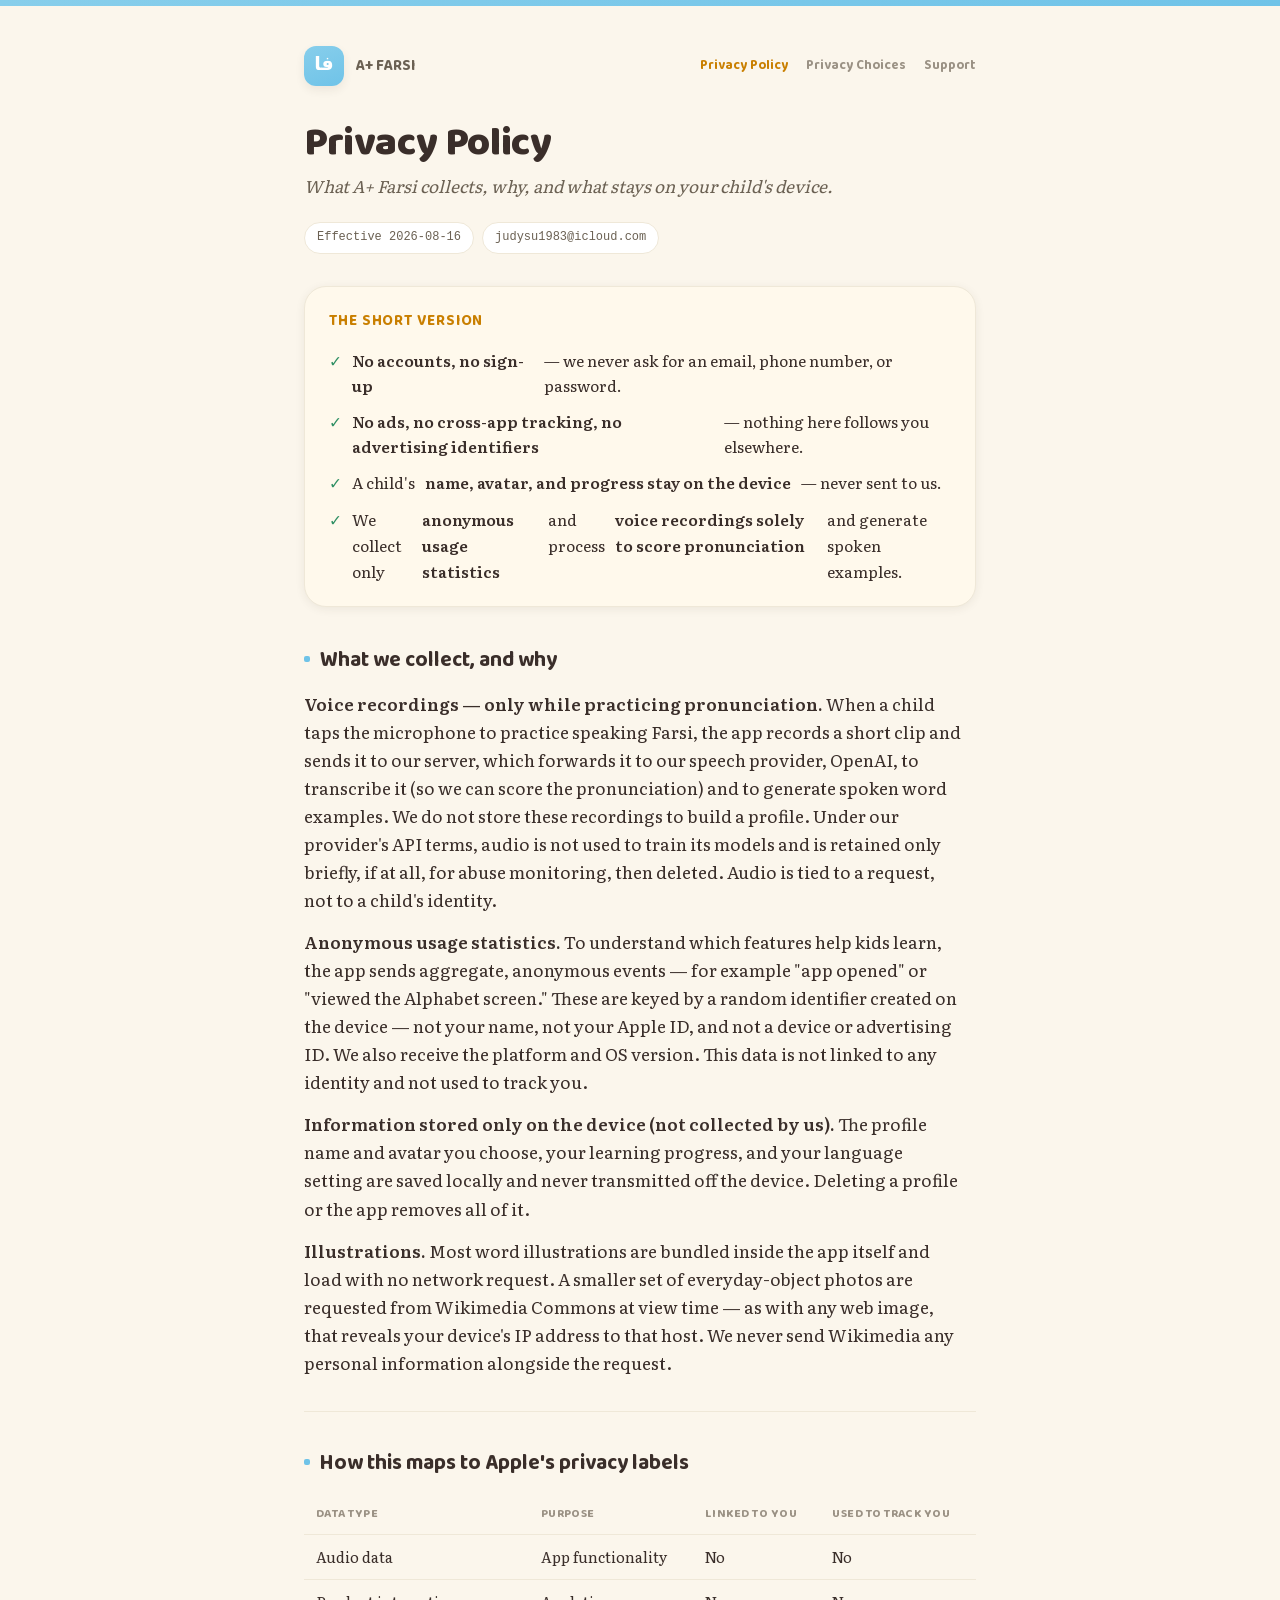
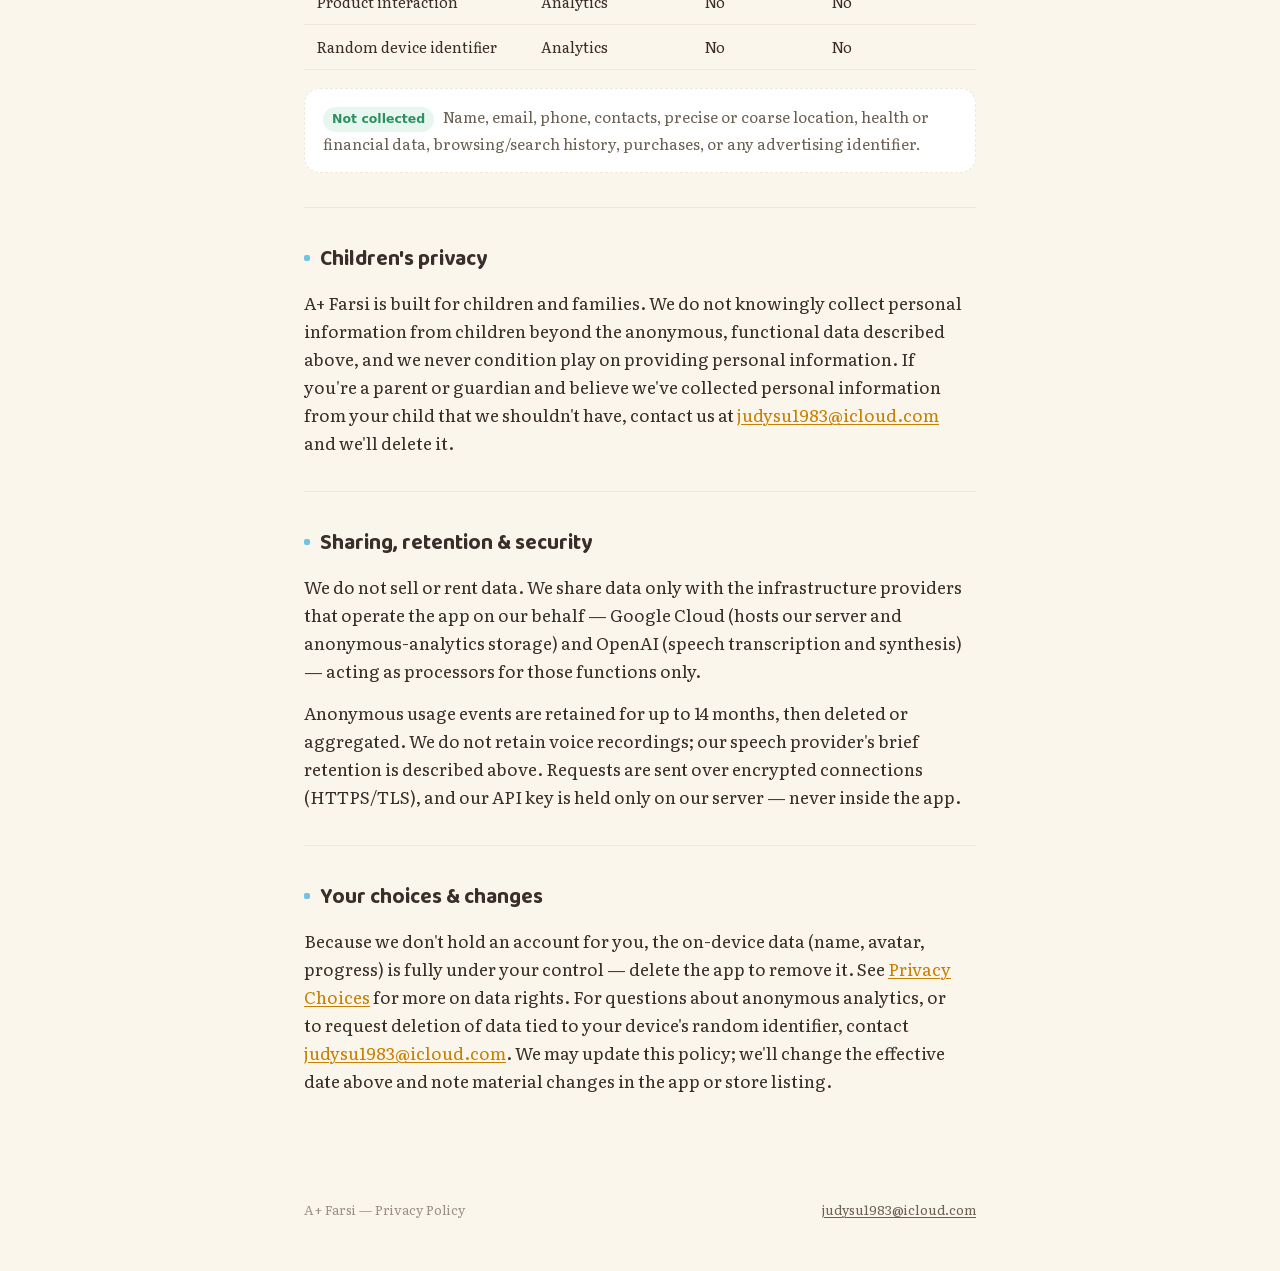
==== privacy.html @ dbdf6e40 "Add privacy policy, privacy choices, and support pages" ====
<!doctype html>
<html lang="en">
<head>
<meta charset="utf-8" />
<meta name="viewport" content="width=device-width, initial-scale=1" />
<title>A+ Farsi — Privacy Policy</title>
<meta name="description" content="What A+ Farsi collects, why, and what stays on your child's device." />
<link rel="stylesheet" href="assets/style.css" />
</head>
<body>

<div class="band"></div>
<div class="letterhead">
  <div class="letterhead-id">
    <div class="mark">فا</div>
    <a class="brand" href="index.html">A+ FARSI</a>
  </div>
  <nav class="nav-links">
    <a href="privacy.html" aria-current="page">Privacy Policy</a>
    <a href="privacy-choices.html">Privacy Choices</a>
    <a href="support.html">Support</a>
  </nav>
</div>

<main>
  <h1>Privacy Policy</h1>
  <p class="dek">What A+ Farsi collects, why, and what stays on your child's device.</p>

  <div class="meta-row">
    <span class="meta-chip">Effective 2026-08-16</span>
    <span class="meta-chip">judysu1983@icloud.com</span>
  </div>

  <div class="glance">
    <h2>The short version</h2>
    <ul>
      <li><b>No accounts, no sign-up</b> — we never ask for an email, phone number, or password.</li>
      <li><b>No ads, no cross-app tracking, no advertising identifiers</b> — nothing here follows you elsewhere.</li>
      <li>A child's <b>name, avatar, and progress stay on the device</b> — never sent to us.</li>
      <li>We collect only <b>anonymous usage statistics</b> and process <b>voice recordings solely to score pronunciation</b> and generate spoken examples.</li>
    </ul>
  </div>

  <section class="doc">
    <h3><span class="tag"></span>What we collect, and why</h3>
    <p><strong>Voice recordings — only while practicing pronunciation.</strong> When a child taps the microphone to practice speaking Farsi, the app records a short clip and sends it to our server, which forwards it to our speech provider, OpenAI, to transcribe it (so we can score the pronunciation) and to generate spoken word examples. We do not store these recordings to build a profile. Under our provider's API terms, audio is not used to train its models and is retained only briefly, if at all, for abuse monitoring, then deleted. Audio is tied to a request, not to a child's identity.</p>
    <p><strong>Anonymous usage statistics.</strong> To understand which features help kids learn, the app sends aggregate, anonymous events — for example "app opened" or "viewed the Alphabet screen." These are keyed by a random identifier created on the device — not your name, not your Apple ID, and not a device or advertising ID. We also receive the platform and OS version. This data is not linked to any identity and not used to track you.</p>
    <p><strong>Information stored only on the device (not collected by us).</strong> The profile name and avatar you choose, your learning progress, and your language setting are saved locally and never transmitted off the device. Deleting a profile or the app removes all of it.</p>
    <p><strong>Illustrations.</strong> Most word illustrations are bundled inside the app itself and load with no network request. A smaller set of everyday-object photos are requested from Wikimedia Commons at view time — as with any web image, that reveals your device's IP address to that host. We never send Wikimedia any personal information alongside the request.</p>
  </section>

  <section class="doc">
    <h3><span class="tag"></span>How this maps to Apple's privacy labels</h3>
    <table class="data-table">
      <tr><th>Data type</th><th>Purpose</th><th>Linked to you</th><th>Used to track you</th></tr>
      <tr><td>Audio data</td><td>App functionality</td><td>No</td><td>No</td></tr>
      <tr><td>Product interaction</td><td>Analytics</td><td>No</td><td>No</td></tr>
      <tr><td>Random device identifier</td><td>Analytics</td><td>No</td><td>No</td></tr>
    </table>
    <div class="not-collected">
      <span class="pill">Not collected</span> &nbsp; Name, email, phone, contacts, precise or coarse location, health or financial data, browsing/search history, purchases, or any advertising identifier.
    </div>
  </section>

  <section class="doc">
    <h3><span class="tag"></span>Children's privacy</h3>
    <p>A+ Farsi is built for children and families. We do not knowingly collect personal information from children beyond the anonymous, functional data described above, and we never condition play on providing personal information. If you're a parent or guardian and believe we've collected personal information from your child that we shouldn't have, contact us at <a href="mailto:judysu1983@icloud.com">judysu1983@icloud.com</a> and we'll delete it.</p>
  </section>

  <section class="doc">
    <h3><span class="tag"></span>Sharing, retention &amp; security</h3>
    <p>We do not sell or rent data. We share data only with the infrastructure providers that operate the app on our behalf — Google Cloud (hosts our server and anonymous-analytics storage) and OpenAI (speech transcription and synthesis) — acting as processors for those functions only.</p>
    <p>Anonymous usage events are retained for up to 14 months, then deleted or aggregated. We do not retain voice recordings; our speech provider's brief retention is described above. Requests are sent over encrypted connections (HTTPS/TLS), and our API key is held only on our server — never inside the app.</p>
  </section>

  <section class="doc">
    <h3><span class="tag"></span>Your choices &amp; changes</h3>
    <p>Because we don't hold an account for you, the on-device data (name, avatar, progress) is fully under your control — delete the app to remove it. See <a href="privacy-choices.html">Privacy Choices</a> for more on data rights. For questions about anonymous analytics, or to request deletion of data tied to your device's random identifier, contact <a href="mailto:judysu1983@icloud.com">judysu1983@icloud.com</a>. We may update this policy; we'll change the effective date above and note material changes in the app or store listing.</p>
  </section>
</main>

<footer>
  <span>A+ Farsi — Privacy Policy</span>
  <a href="mailto:judysu1983@icloud.com">judysu1983@icloud.com</a>
</footer>

</body>
</html>
---- assets/style.css ----
@font-face {
  font-family: 'Baloo Display';
  font-style: normal;
  font-weight: 700 800;
  font-display: swap;
  src: url([data-uri]) format('woff2');
}
@font-face {
  font-family: 'Literata Body';
  font-style: normal;
  font-weight: 400 600;
  font-display: swap;
  src: url([data-uri]) format('woff2');
}

:root {
  --bg: #FBF6EC;
  --surface: #FFFFFF;
  --surface-tint: #FFF9EC;
  --ink: #3A2E2A;
  --ink-soft: #6B6153;
  --ink-faint: #9A9184;
  --rule: #EFE8D8;
  --sky-1: #87CEEB;
  --sky-2: #6FC3E8;
  --gold: #C97F00;
  --gold-soft: #FFF1DE;
  --green: #2E8F63;
  --green-soft: #E7F7EF;
  --shadow: rgba(58,46,42,0.08);
}

@media (prefers-color-scheme: dark) {
  :root:not([data-theme="light"]) {
    --bg: #211B15;
    --surface: #2B241C;
    --surface-tint: #332A1E;
    --ink: #F3EADD;
    --ink-soft: #C9BCA9;
    --ink-faint: #98897A;
    --rule: #443A2C;
    --sky-1: #3E7C93;
    --sky-2: #35688A;
    --gold: #FFC155;
    --gold-soft: #3A2E16;
    --green: #6FD9A6;
    --green-soft: #1D3327;
    --shadow: rgba(0,0,0,0.35);
  }
}
:root[data-theme="dark"] {
  --bg: #211B15;
  --surface: #2B241C;
  --surface-tint: #332A1E;
  --ink: #F3EADD;
  --ink-soft: #C9BCA9;
  --ink-faint: #98897A;
  --rule: #443A2C;
  --sky-1: #3E7C93;
  --sky-2: #35688A;
  --gold: #FFC155;
  --gold-soft: #3A2E16;
  --green: #6FD9A6;
  --green-soft: #1D3327;
  --shadow: rgba(0,0,0,0.35);
}

* { box-sizing: border-box; }
html, body { margin: 0; padding: 0; }
body {
  background: var(--bg);
  color: var(--ink);
  font-family: 'Literata Body', 'Iowan Old Style', Georgia, serif;
  font-size: 17px;
  line-height: 1.65;
  -webkit-font-smoothing: antialiased;
}

a { color: var(--gold); text-decoration-thickness: 1px; text-underline-offset: 2px; }
a:focus-visible, button:focus-visible, summary:focus-visible { outline: 2px solid var(--gold); outline-offset: 3px; border-radius: 4px; }

.band { height: 6px; background: linear-gradient(90deg, var(--sky-1), var(--sky-2)); }

.letterhead {
  max-width: 720px; margin: 0 auto; padding: 40px 24px 0;
  display: flex; align-items: center; justify-content: space-between; gap: 12px;
}
.letterhead-id { display: flex; align-items: center; gap: 12px; }
.mark {
  width: 40px; height: 40px; border-radius: 12px;
  background: linear-gradient(160deg, var(--sky-1), var(--sky-2));
  display: flex; align-items: center; justify-content: center;
  font-family: 'Baloo Display', system-ui, sans-serif;
  font-weight: 800; color: #fff; font-size: 19px; flex-shrink: 0;
  box-shadow: 0 4px 10px var(--shadow);
}
.brand {
  font-family: 'Baloo Display', system-ui, sans-serif;
  font-weight: 700; font-size: 15px; letter-spacing: 0.01em; color: var(--ink-soft);
  text-decoration: none;
}
.nav-links { display: flex; gap: 18px; }
.nav-links a {
  font-family: 'Baloo Display', system-ui, sans-serif;
  font-weight: 700; font-size: 13px; color: var(--ink-faint); text-decoration: none;
}
.nav-links a[aria-current="page"] { color: var(--gold); }

main { max-width: 720px; margin: 0 auto; padding: 28px 24px 90px; }

h1 {
  font-family: 'Baloo Display', system-ui, sans-serif;
  font-weight: 800;
  font-size: clamp(30px, 5vw, 40px);
  line-height: 1.15;
  letter-spacing: -0.01em;
  margin: 6px 0 6px;
  text-wrap: balance;
  color: var(--ink);
}
.dek {
  font-family: 'Literata Body', Georgia, serif;
  font-style: italic;
  color: var(--ink-soft);
  font-size: 17px;
  margin: 0 0 22px;
  max-width: 60ch;
}

.meta-row { display: flex; flex-wrap: wrap; gap: 8px; margin-bottom: 32px; }
.meta-chip {
  font-family: ui-monospace, 'SF Mono', Menlo, monospace;
  font-size: 12px;
  color: var(--ink-soft);
  background: var(--surface);
  border: 1px solid var(--rule);
  border-radius: 999px;
  padding: 5px 12px;
}

.glance {
  background: var(--surface-tint);
  border: 1px solid var(--rule);
  border-radius: 22px;
  padding: 22px 24px;
  margin-bottom: 36px;
  box-shadow: 0 2px 10px var(--shadow);
}
.glance h2 {
  font-family: 'Baloo Display', system-ui, sans-serif;
  font-size: 15px; font-weight: 700; text-transform: uppercase; letter-spacing: 0.06em;
  color: var(--gold); margin: 0 0 14px;
}
.glance ul { margin: 0; padding: 0; list-style: none; display: grid; gap: 10px; }
.glance li { display: flex; gap: 10px; align-items: baseline; font-size: 15.5px; }
.glance li::before {
  content: '✓';
  font-family: 'Baloo Display', system-ui, sans-serif;
  color: var(--green); font-weight: 800; flex-shrink: 0;
}
.glance b { color: var(--ink); }

section.doc { margin-top: 8px; }
section.doc + section.doc { margin-top: 34px; padding-top: 34px; border-top: 1px solid var(--rule); }
h3 {
  font-family: 'Baloo Display', system-ui, sans-serif;
  font-weight: 700; font-size: 21px; margin: 0 0 12px;
  display: flex; align-items: baseline; gap: 10px;
}
h3 .tag { width: 6px; height: 6px; border-radius: 2px; background: var(--sky-2); display: inline-block; transform: translateY(-4px); }
p { margin: 0 0 14px; max-width: 66ch; color: var(--ink); }
p.soft { color: var(--ink-soft); }
strong { color: var(--ink); }

.data-table { width: 100%; border-collapse: collapse; margin: 14px 0 18px; font-size: 14.5px; font-family: 'Literata Body', Georgia, serif; }
.data-table th, .data-table td { text-align: left; padding: 10px 12px; border-bottom: 1px solid var(--rule); }
.data-table th {
  font-family: 'Baloo Display', system-ui, sans-serif;
  font-weight: 700; font-size: 12px; text-transform: uppercase; letter-spacing: 0.04em; color: var(--ink-faint);
}
.pill {
  display: inline-block; font-size: 12.5px; font-family: ui-sans-serif, system-ui;
  padding: 2px 9px; border-radius: 999px; background: var(--green-soft); color: var(--green); font-weight: 600;
}

.not-collected {
  background: var(--surface); border: 1px dashed var(--rule); border-radius: 16px;
  padding: 16px 18px; font-size: 15px; color: var(--ink-soft);
}

.contact-card {
  background: var(--surface-tint); border: 1px solid var(--rule); border-radius: 22px;
  padding: 20px 24px; margin-bottom: 36px; box-shadow: 0 2px 10px var(--shadow);
  display: flex; align-items: center; justify-content: space-between; flex-wrap: wrap; gap: 14px;
}
.contact-card .label {
  font-family: 'Baloo Display', system-ui, sans-serif;
  font-size: 13px; font-weight: 700; text-transform: uppercase; letter-spacing: 0.06em;
  color: var(--gold); display: block; margin-bottom: 4px;
}
.contact-card .addr { font-family: ui-monospace, 'SF Mono', Menlo, monospace; font-size: 16px; color: var(--ink); }
.btn {
  font-family: 'Baloo Display', system-ui, sans-serif;
  font-weight: 700; font-size: 14px; color: #fff;
  background: linear-gradient(160deg, var(--sky-1), var(--sky-2));
  padding: 11px 20px; border-radius: 999px; text-decoration: none;
  box-shadow: 0 3px 8px var(--shadow); white-space: nowrap;
}

h2.section-label {
  font-family: 'Baloo Display', system-ui, sans-serif;
  font-size: 13px; font-weight: 700; text-transform: uppercase; letter-spacing: 0.07em;
  color: var(--ink-faint); margin: 40px 0 14px;
}
h2.section-label:first-of-type { margin-top: 0; }

details {
  background: var(--surface); border: 1px solid var(--rule); border-radius: 16px;
  padding: 4px 20px; margin-bottom: 10px;
}
summary {
  font-family: 'Baloo Display', system-ui, sans-serif;
  font-weight: 700; font-size: 16px; padding: 16px 0; cursor: pointer; list-style: none;
  display: flex; align-items: center; justify-content: space-between; gap: 12px;
}
summary::-webkit-details-marker { display: none; }
summary::after {
  content: '+'; font-family: 'Baloo Display', system-ui, sans-serif; font-size: 20px;
  color: var(--sky-2); flex-shrink: 0; transition: transform 0.15s ease;
}
details[open] summary::after { content: '−'; }
details p { padding-bottom: 18px; margin: -4px 0 0; color: var(--ink-soft); max-width: 62ch; }
details p a { color: var(--gold); }

@media (prefers-reduced-motion: reduce) { summary::after { transition: none; } }

footer {
  max-width: 720px; margin: 0 auto; padding: 0 24px 50px;
  display: flex; justify-content: space-between; flex-wrap: wrap; gap: 10px;
  color: var(--ink-faint); font-size: 13px;
}
footer a { color: var(--ink-soft); }

@media (max-width: 480px) {
  body { font-size: 16px; }
  .glance, main, .contact-card { padding-left: 18px; padding-right: 18px; }
}
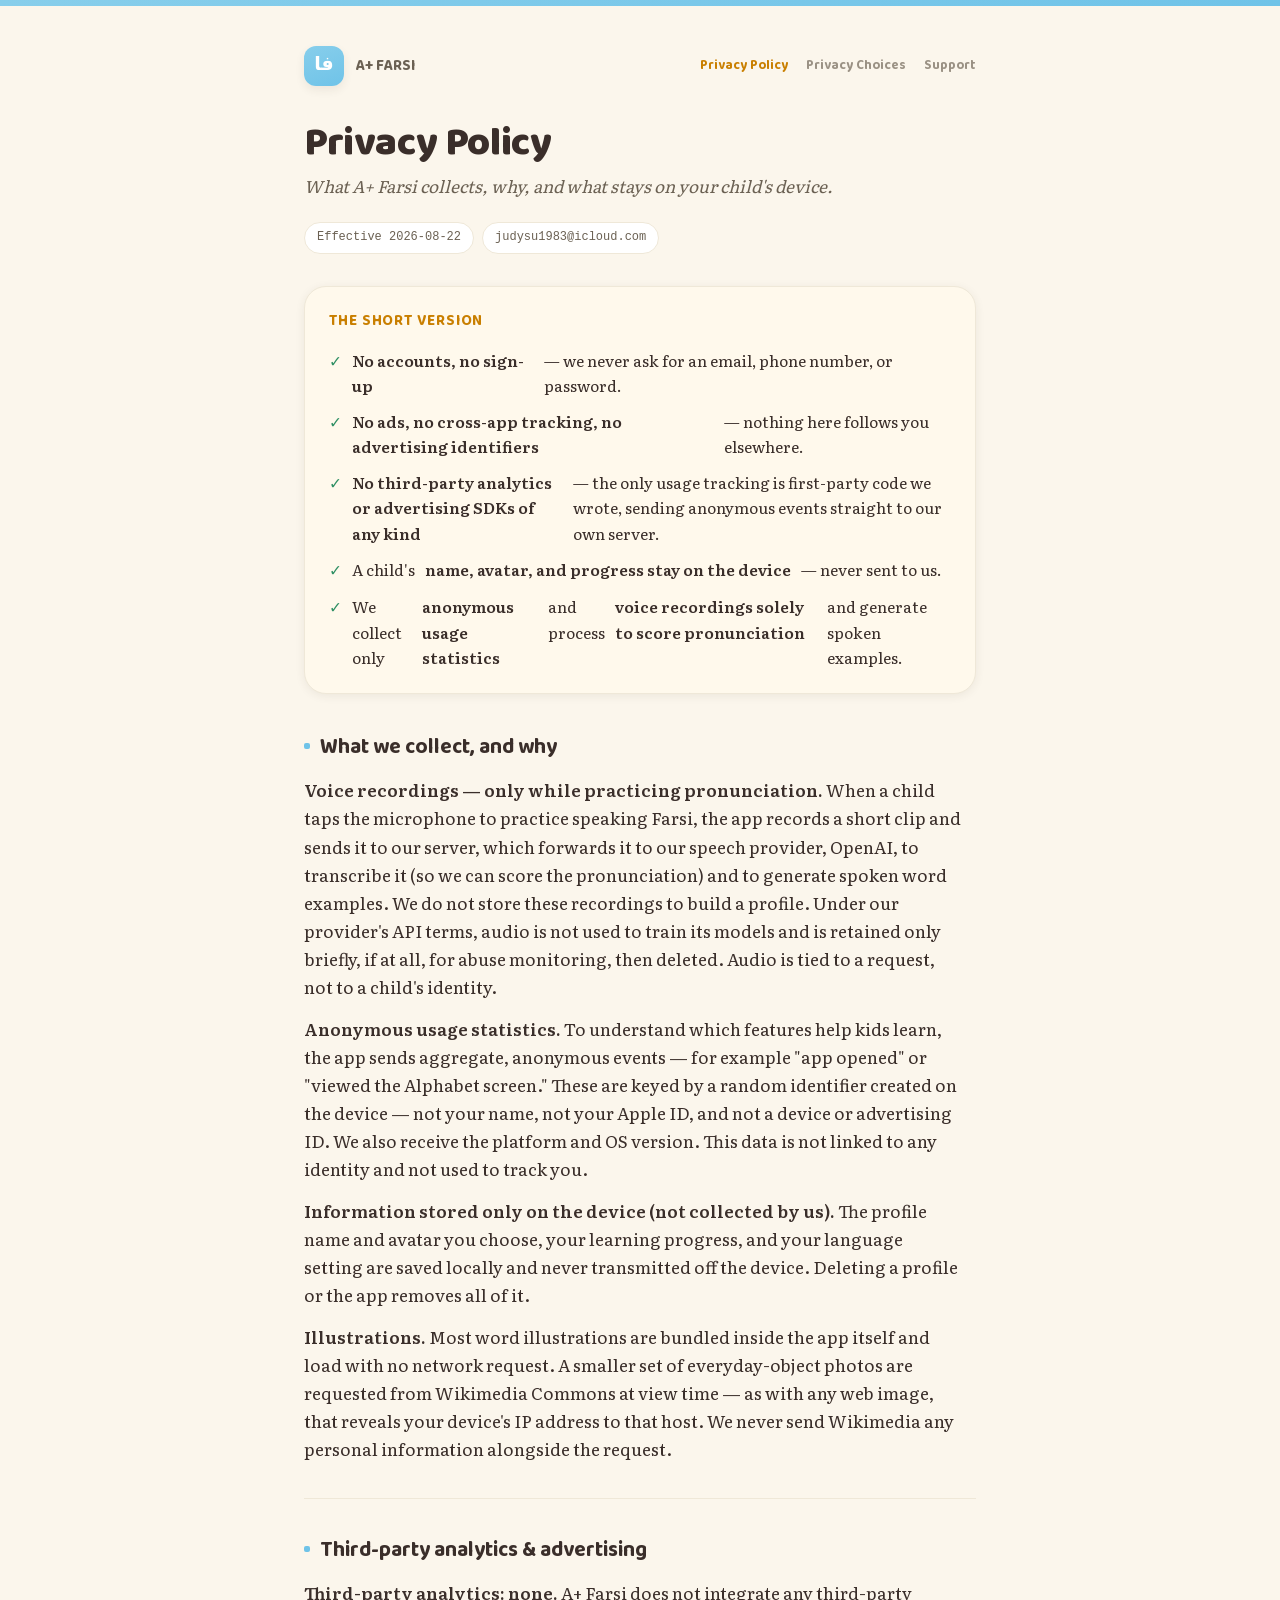
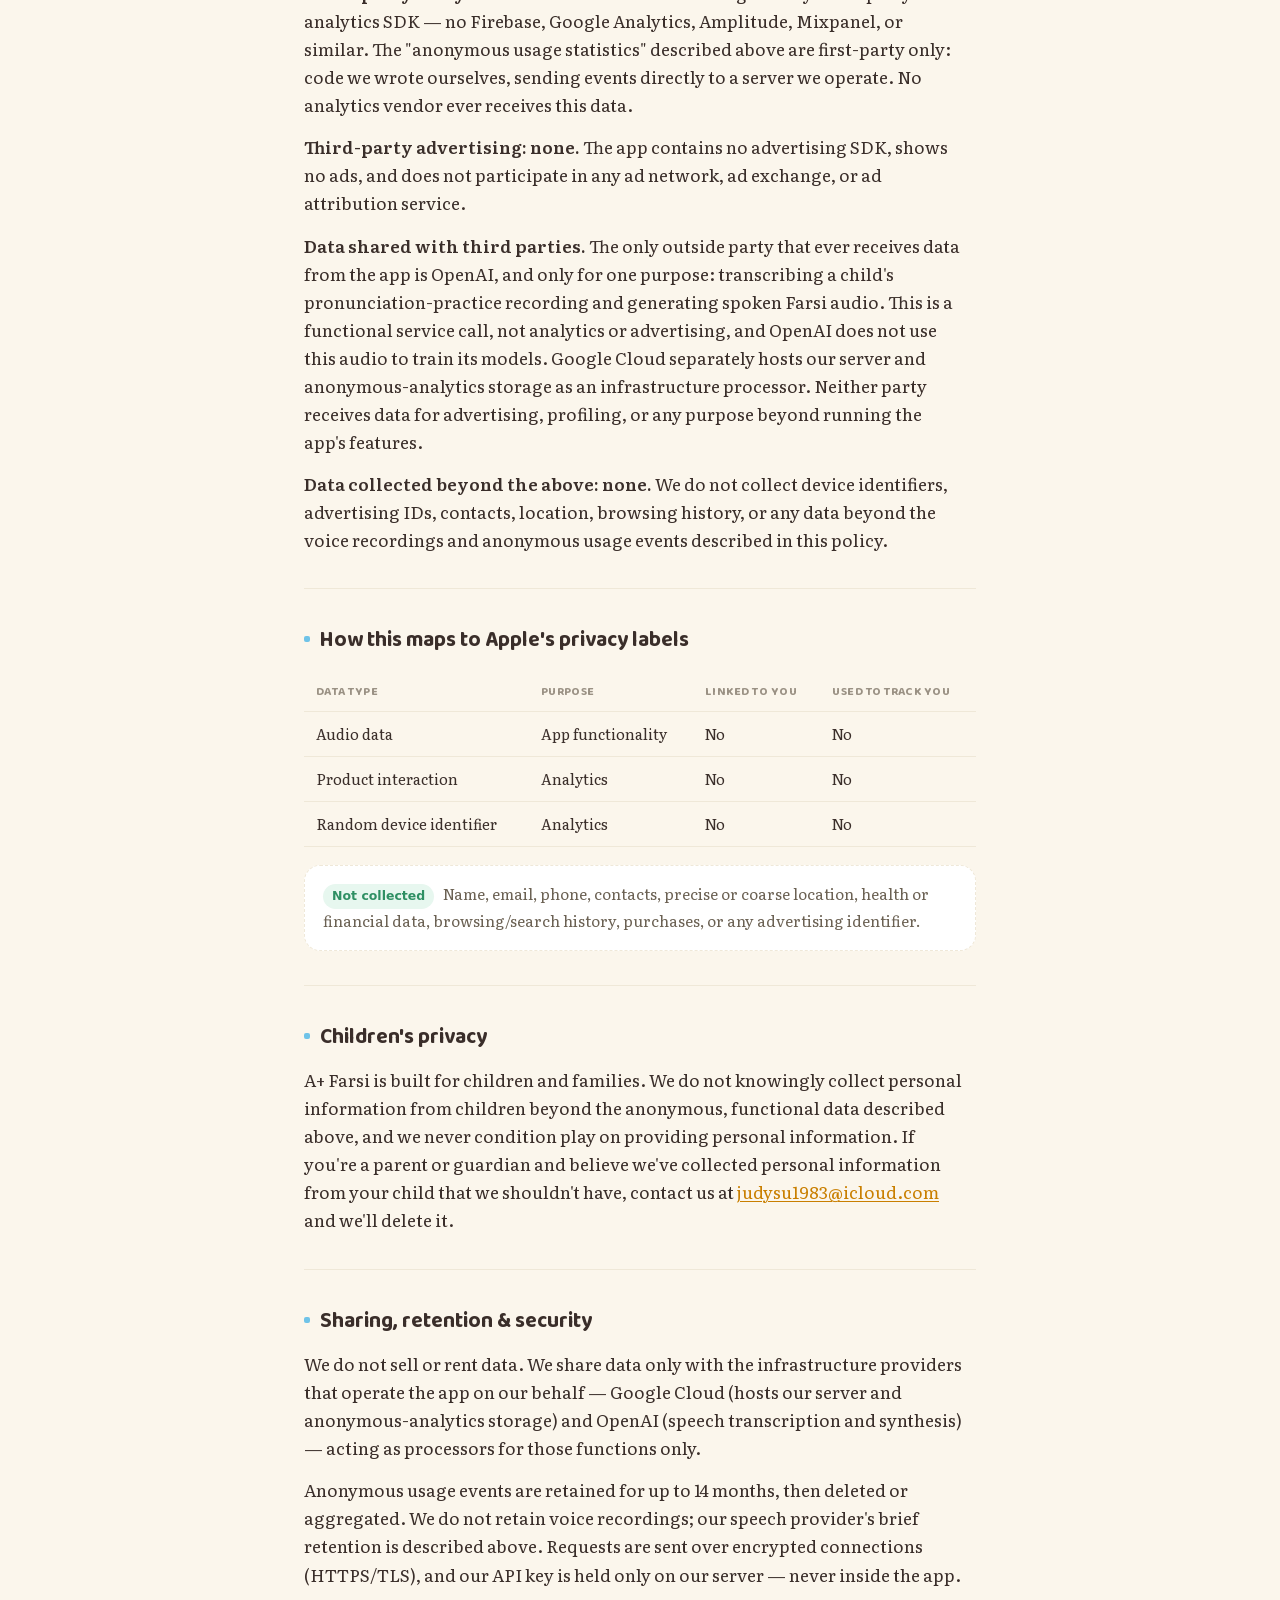
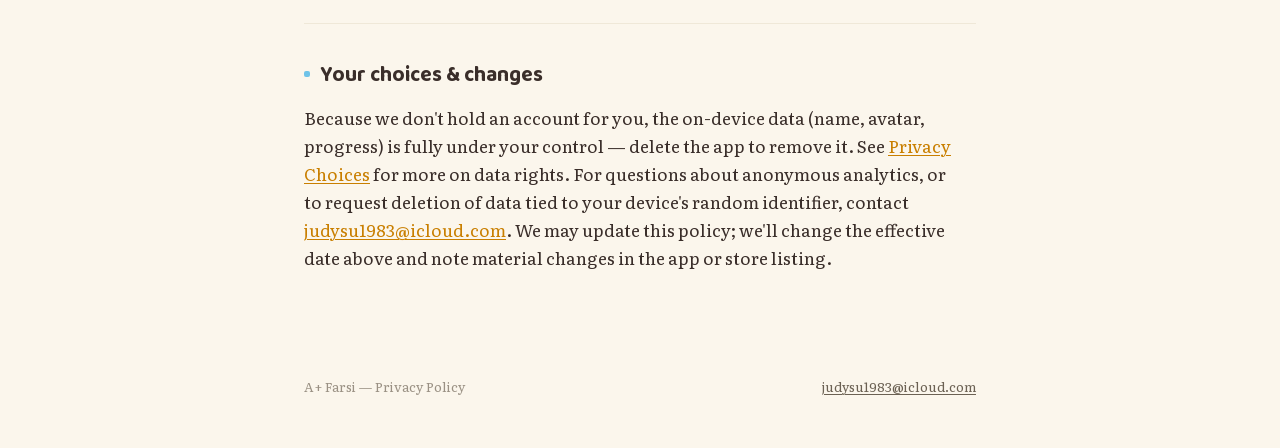
==== commit 3529906d: "Add explicit third-party analytics/advertising disclosure Apple App Review (Guideline 2.1, re: 1.3) " ====
--- a/privacy.html
+++ b/privacy.html
@@ -27,7 +27,7 @@
   <p class="dek">What A+ Farsi collects, why, and what stays on your child's device.</p>
 
   <div class="meta-row">
-    <span class="meta-chip">Effective 2026-08-16</span>
+    <span class="meta-chip">Effective 2026-08-22</span>
     <span class="meta-chip">judysu1983@icloud.com</span>
   </div>
 
@@ -36,6 +36,7 @@
     <ul>
       <li><b>No accounts, no sign-up</b> — we never ask for an email, phone number, or password.</li>
       <li><b>No ads, no cross-app tracking, no advertising identifiers</b> — nothing here follows you elsewhere.</li>
+      <li><b>No third-party analytics or advertising SDKs of any kind</b> — the only usage tracking is first-party code we wrote, sending anonymous events straight to our own server.</li>
       <li>A child's <b>name, avatar, and progress stay on the device</b> — never sent to us.</li>
       <li>We collect only <b>anonymous usage statistics</b> and process <b>voice recordings solely to score pronunciation</b> and generate spoken examples.</li>
     </ul>
@@ -47,6 +48,14 @@
     <p><strong>Anonymous usage statistics.</strong> To understand which features help kids learn, the app sends aggregate, anonymous events — for example "app opened" or "viewed the Alphabet screen." These are keyed by a random identifier created on the device — not your name, not your Apple ID, and not a device or advertising ID. We also receive the platform and OS version. This data is not linked to any identity and not used to track you.</p>
     <p><strong>Information stored only on the device (not collected by us).</strong> The profile name and avatar you choose, your learning progress, and your language setting are saved locally and never transmitted off the device. Deleting a profile or the app removes all of it.</p>
     <p><strong>Illustrations.</strong> Most word illustrations are bundled inside the app itself and load with no network request. A smaller set of everyday-object photos are requested from Wikimedia Commons at view time — as with any web image, that reveals your device's IP address to that host. We never send Wikimedia any personal information alongside the request.</p>
+  </section>
+
+  <section class="doc">
+    <h3><span class="tag"></span>Third-party analytics &amp; advertising</h3>
+    <p><strong>Third-party analytics: none.</strong> A+ Farsi does not integrate any third-party analytics SDK — no Firebase, Google Analytics, Amplitude, Mixpanel, or similar. The "anonymous usage statistics" described above are first-party only: code we wrote ourselves, sending events directly to a server we operate. No analytics vendor ever receives this data.</p>
+    <p><strong>Third-party advertising: none.</strong> The app contains no advertising SDK, shows no ads, and does not participate in any ad network, ad exchange, or ad attribution service.</p>
+    <p><strong>Data shared with third parties.</strong> The only outside party that ever receives data from the app is OpenAI, and only for one purpose: transcribing a child's pronunciation-practice recording and generating spoken Farsi audio. This is a functional service call, not analytics or advertising, and OpenAI does not use this audio to train its models. Google Cloud separately hosts our server and anonymous-analytics storage as an infrastructure processor. Neither party receives data for advertising, profiling, or any purpose beyond running the app's features.</p>
+    <p><strong>Data collected beyond the above: none.</strong> We do not collect device identifiers, advertising IDs, contacts, location, browsing history, or any data beyond the voice recordings and anonymous usage events described in this policy.</p>
   </section>
 
   <section class="doc">
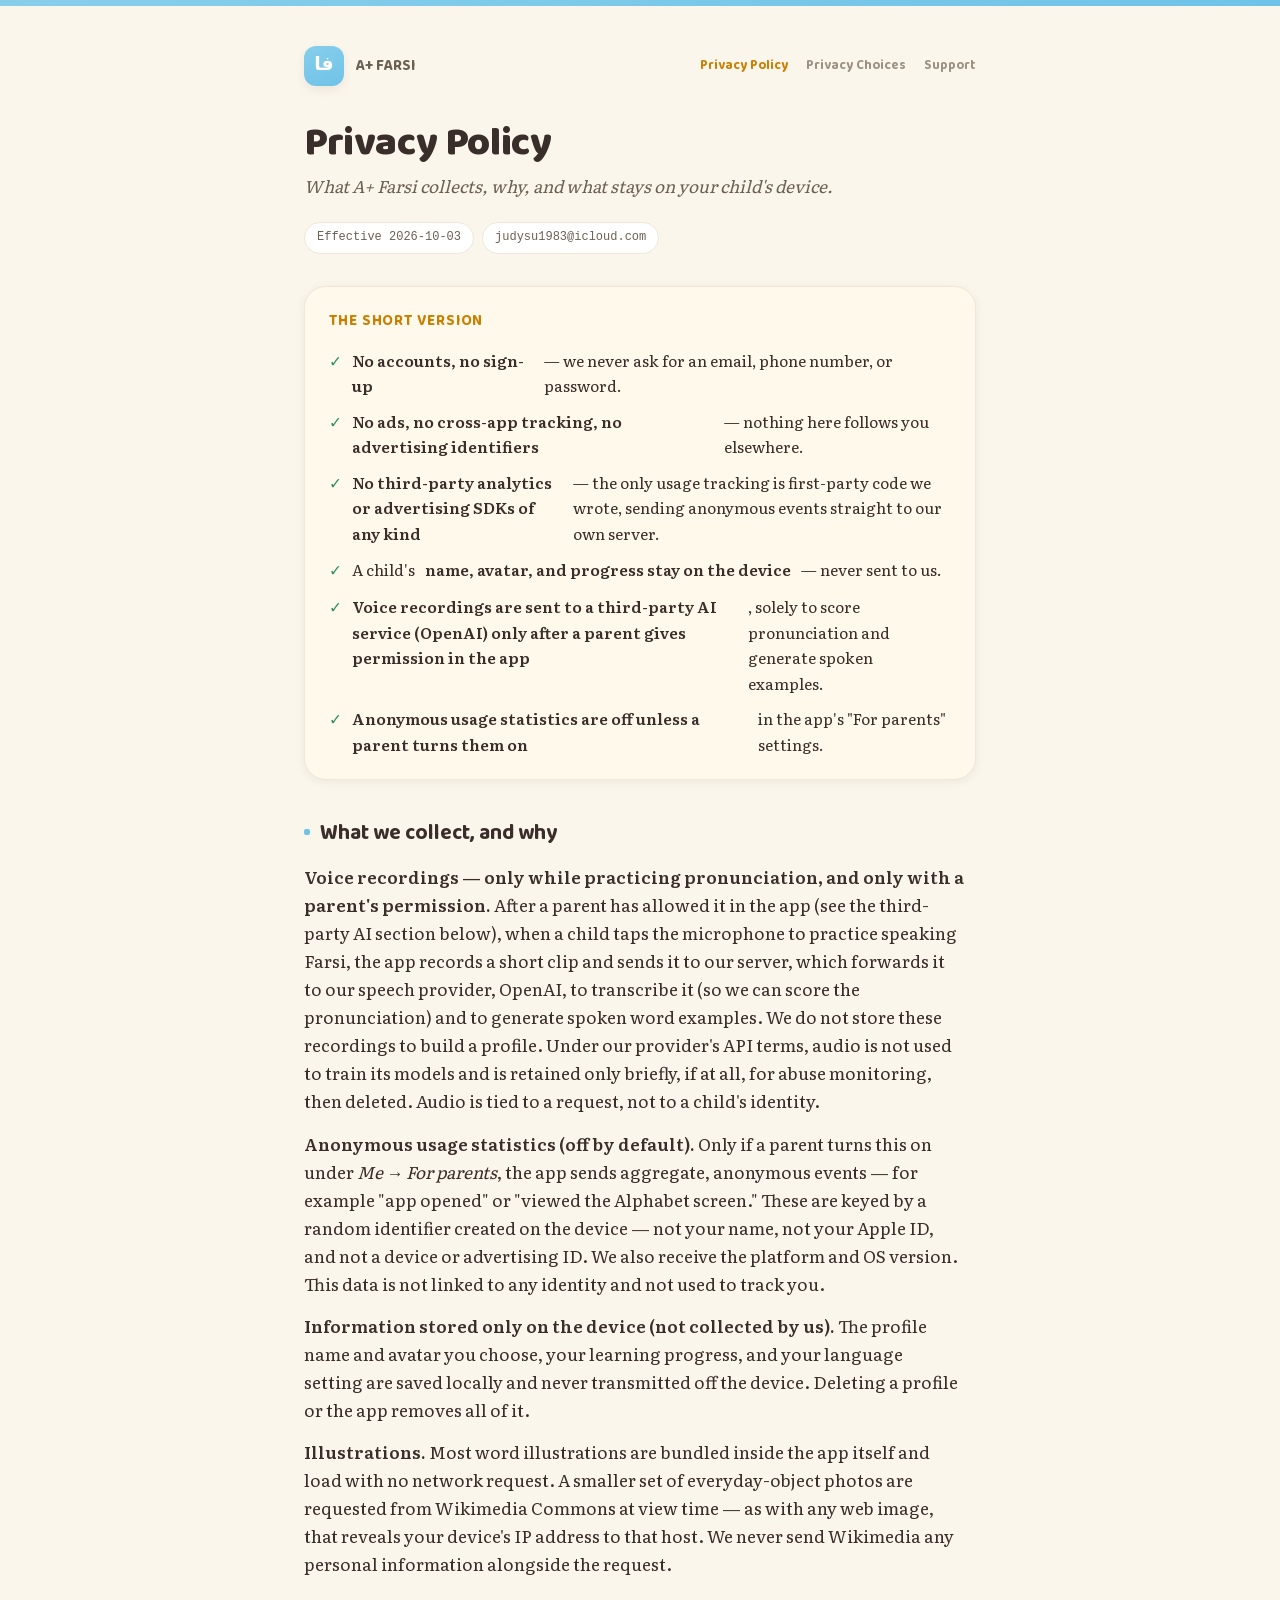
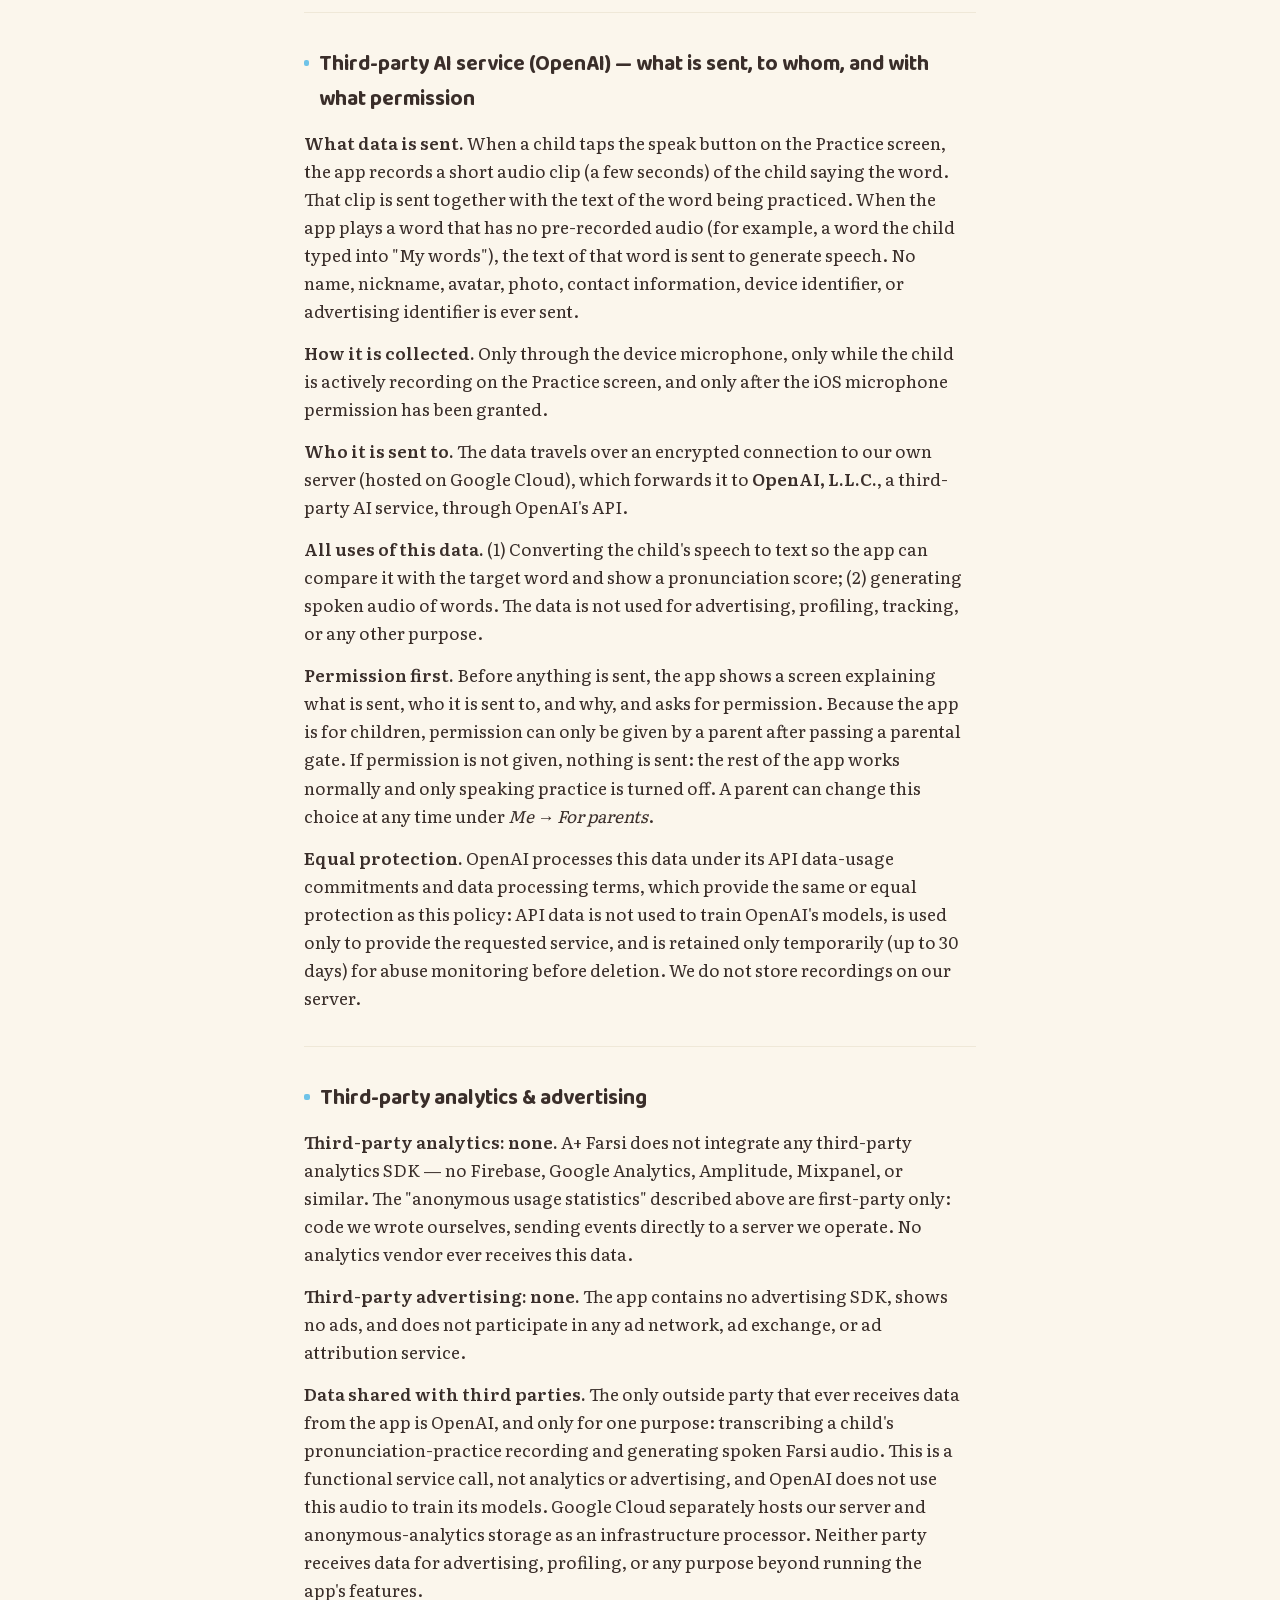
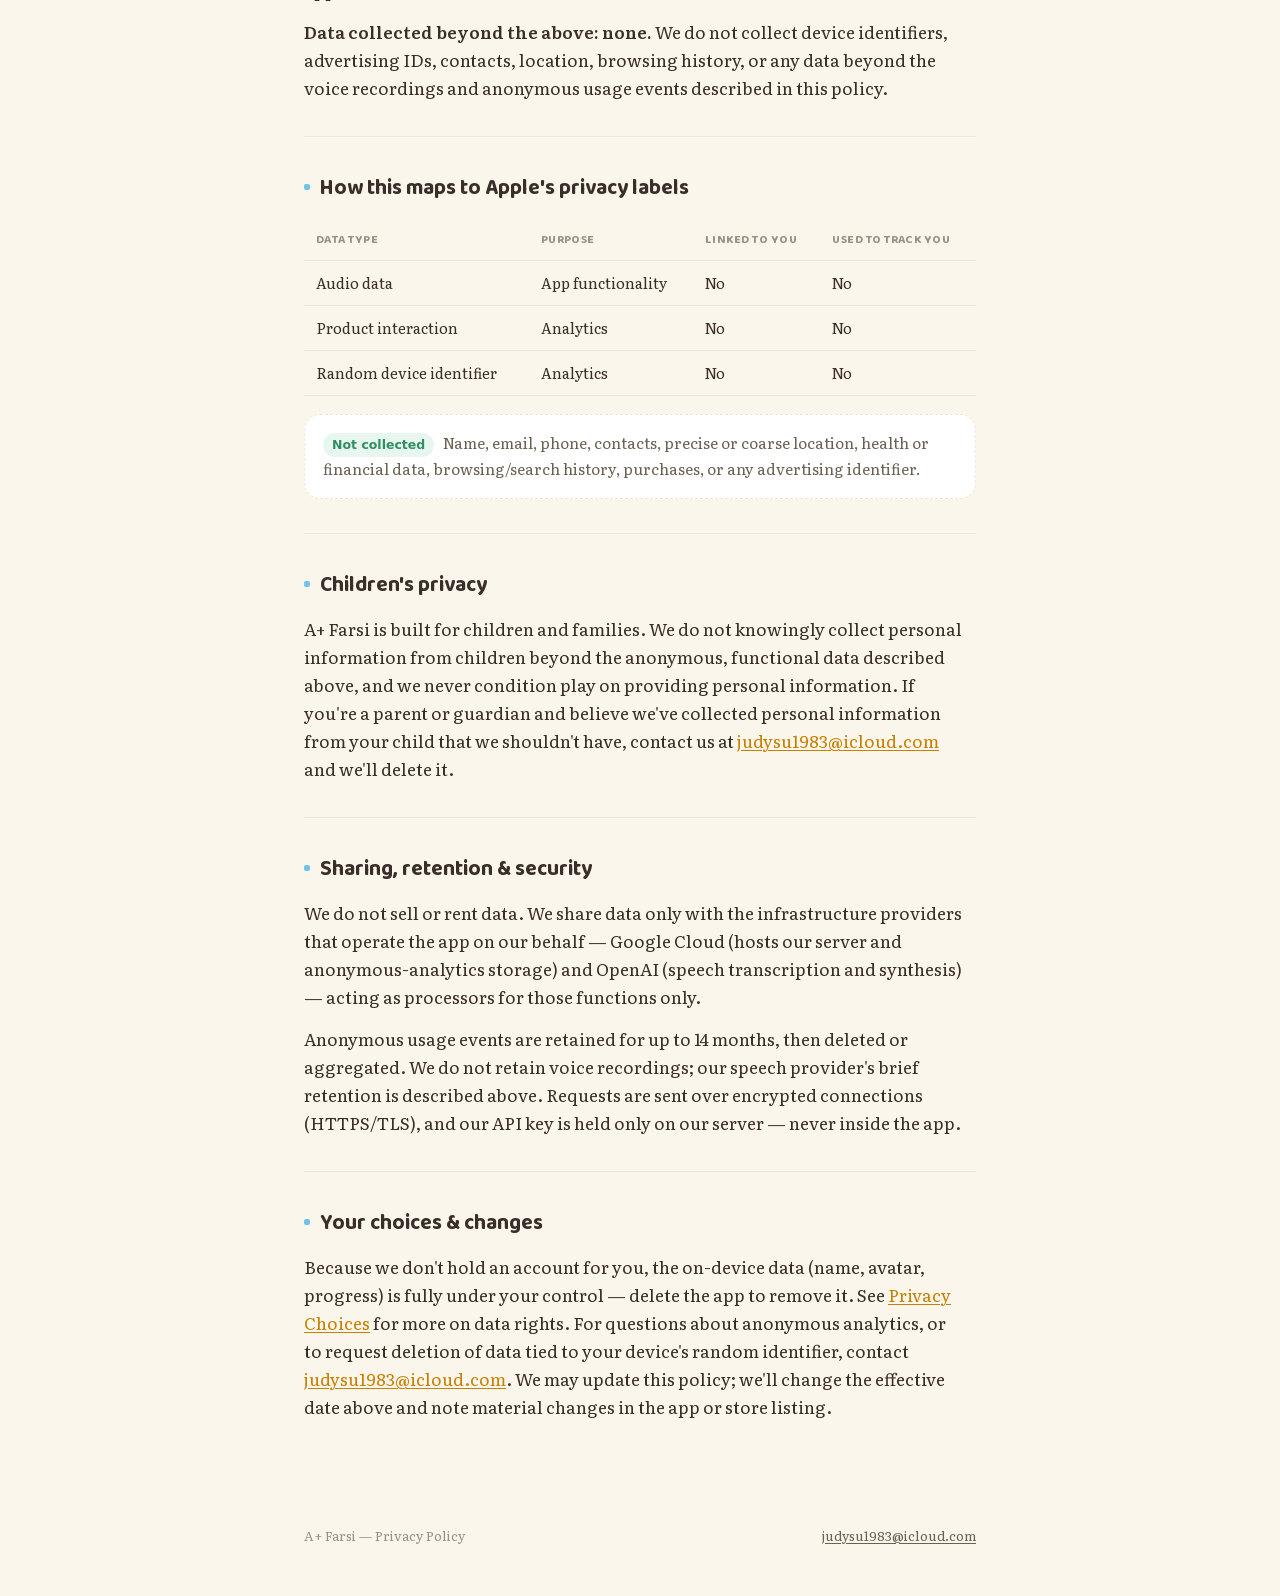
==== commit 22d4fa39: "Disclose third-party AI (OpenAI) data use, parental consent, and opt-in analytics Co-Authored-By: Cl" ====
--- a/privacy.html
+++ b/privacy.html
@@ -27,7 +27,7 @@
   <p class="dek">What A+ Farsi collects, why, and what stays on your child's device.</p>
 
   <div class="meta-row">
-    <span class="meta-chip">Effective 2026-08-22</span>
+    <span class="meta-chip">Effective 2026-10-03</span>
     <span class="meta-chip">judysu1983@icloud.com</span>
   </div>
 
@@ -38,16 +38,27 @@
       <li><b>No ads, no cross-app tracking, no advertising identifiers</b> — nothing here follows you elsewhere.</li>
       <li><b>No third-party analytics or advertising SDKs of any kind</b> — the only usage tracking is first-party code we wrote, sending anonymous events straight to our own server.</li>
       <li>A child's <b>name, avatar, and progress stay on the device</b> — never sent to us.</li>
-      <li>We collect only <b>anonymous usage statistics</b> and process <b>voice recordings solely to score pronunciation</b> and generate spoken examples.</li>
+      <li><b>Voice recordings are sent to a third-party AI service (OpenAI) only after a parent gives permission in the app</b>, solely to score pronunciation and generate spoken examples.</li>
+      <li><b>Anonymous usage statistics are off unless a parent turns them on</b> in the app's "For parents" settings.</li>
     </ul>
   </div>
 
   <section class="doc">
     <h3><span class="tag"></span>What we collect, and why</h3>
-    <p><strong>Voice recordings — only while practicing pronunciation.</strong> When a child taps the microphone to practice speaking Farsi, the app records a short clip and sends it to our server, which forwards it to our speech provider, OpenAI, to transcribe it (so we can score the pronunciation) and to generate spoken word examples. We do not store these recordings to build a profile. Under our provider's API terms, audio is not used to train its models and is retained only briefly, if at all, for abuse monitoring, then deleted. Audio is tied to a request, not to a child's identity.</p>
-    <p><strong>Anonymous usage statistics.</strong> To understand which features help kids learn, the app sends aggregate, anonymous events — for example "app opened" or "viewed the Alphabet screen." These are keyed by a random identifier created on the device — not your name, not your Apple ID, and not a device or advertising ID. We also receive the platform and OS version. This data is not linked to any identity and not used to track you.</p>
+    <p><strong>Voice recordings — only while practicing pronunciation, and only with a parent's permission.</strong> After a parent has allowed it in the app (see the third-party AI section below), when a child taps the microphone to practice speaking Farsi, the app records a short clip and sends it to our server, which forwards it to our speech provider, OpenAI, to transcribe it (so we can score the pronunciation) and to generate spoken word examples. We do not store these recordings to build a profile. Under our provider's API terms, audio is not used to train its models and is retained only briefly, if at all, for abuse monitoring, then deleted. Audio is tied to a request, not to a child's identity.</p>
+    <p><strong>Anonymous usage statistics (off by default).</strong> Only if a parent turns this on under <em>Me → For parents</em>, the app sends aggregate, anonymous events — for example "app opened" or "viewed the Alphabet screen." These are keyed by a random identifier created on the device — not your name, not your Apple ID, and not a device or advertising ID. We also receive the platform and OS version. This data is not linked to any identity and not used to track you.</p>
     <p><strong>Information stored only on the device (not collected by us).</strong> The profile name and avatar you choose, your learning progress, and your language setting are saved locally and never transmitted off the device. Deleting a profile or the app removes all of it.</p>
     <p><strong>Illustrations.</strong> Most word illustrations are bundled inside the app itself and load with no network request. A smaller set of everyday-object photos are requested from Wikimedia Commons at view time — as with any web image, that reveals your device's IP address to that host. We never send Wikimedia any personal information alongside the request.</p>
+  </section>
+
+  <section class="doc">
+    <h3><span class="tag"></span>Third-party AI service (OpenAI) — what is sent, to whom, and with what permission</h3>
+    <p><strong>What data is sent.</strong> When a child taps the speak button on the Practice screen, the app records a short audio clip (a few seconds) of the child saying the word. That clip is sent together with the text of the word being practiced. When the app plays a word that has no pre-recorded audio (for example, a word the child typed into "My words"), the text of that word is sent to generate speech. No name, nickname, avatar, photo, contact information, device identifier, or advertising identifier is ever sent.</p>
+    <p><strong>How it is collected.</strong> Only through the device microphone, only while the child is actively recording on the Practice screen, and only after the iOS microphone permission has been granted.</p>
+    <p><strong>Who it is sent to.</strong> The data travels over an encrypted connection to our own server (hosted on Google Cloud), which forwards it to <b>OpenAI, L.L.C.</b>, a third-party AI service, through OpenAI's API.</p>
+    <p><strong>All uses of this data.</strong> (1) Converting the child's speech to text so the app can compare it with the target word and show a pronunciation score; (2) generating spoken audio of words. The data is not used for advertising, profiling, tracking, or any other purpose.</p>
+    <p><strong>Permission first.</strong> Before anything is sent, the app shows a screen explaining what is sent, who it is sent to, and why, and asks for permission. Because the app is for children, permission can only be given by a parent after passing a parental gate. If permission is not given, nothing is sent: the rest of the app works normally and only speaking practice is turned off. A parent can change this choice at any time under <em>Me → For parents</em>.</p>
+    <p><strong>Equal protection.</strong> OpenAI processes this data under its API data-usage commitments and data processing terms, which provide the same or equal protection as this policy: API data is not used to train OpenAI's models, is used only to provide the requested service, and is retained only temporarily (up to 30 days) for abuse monitoring before deletion. We do not store recordings on our server.</p>
   </section>
 
   <section class="doc">
